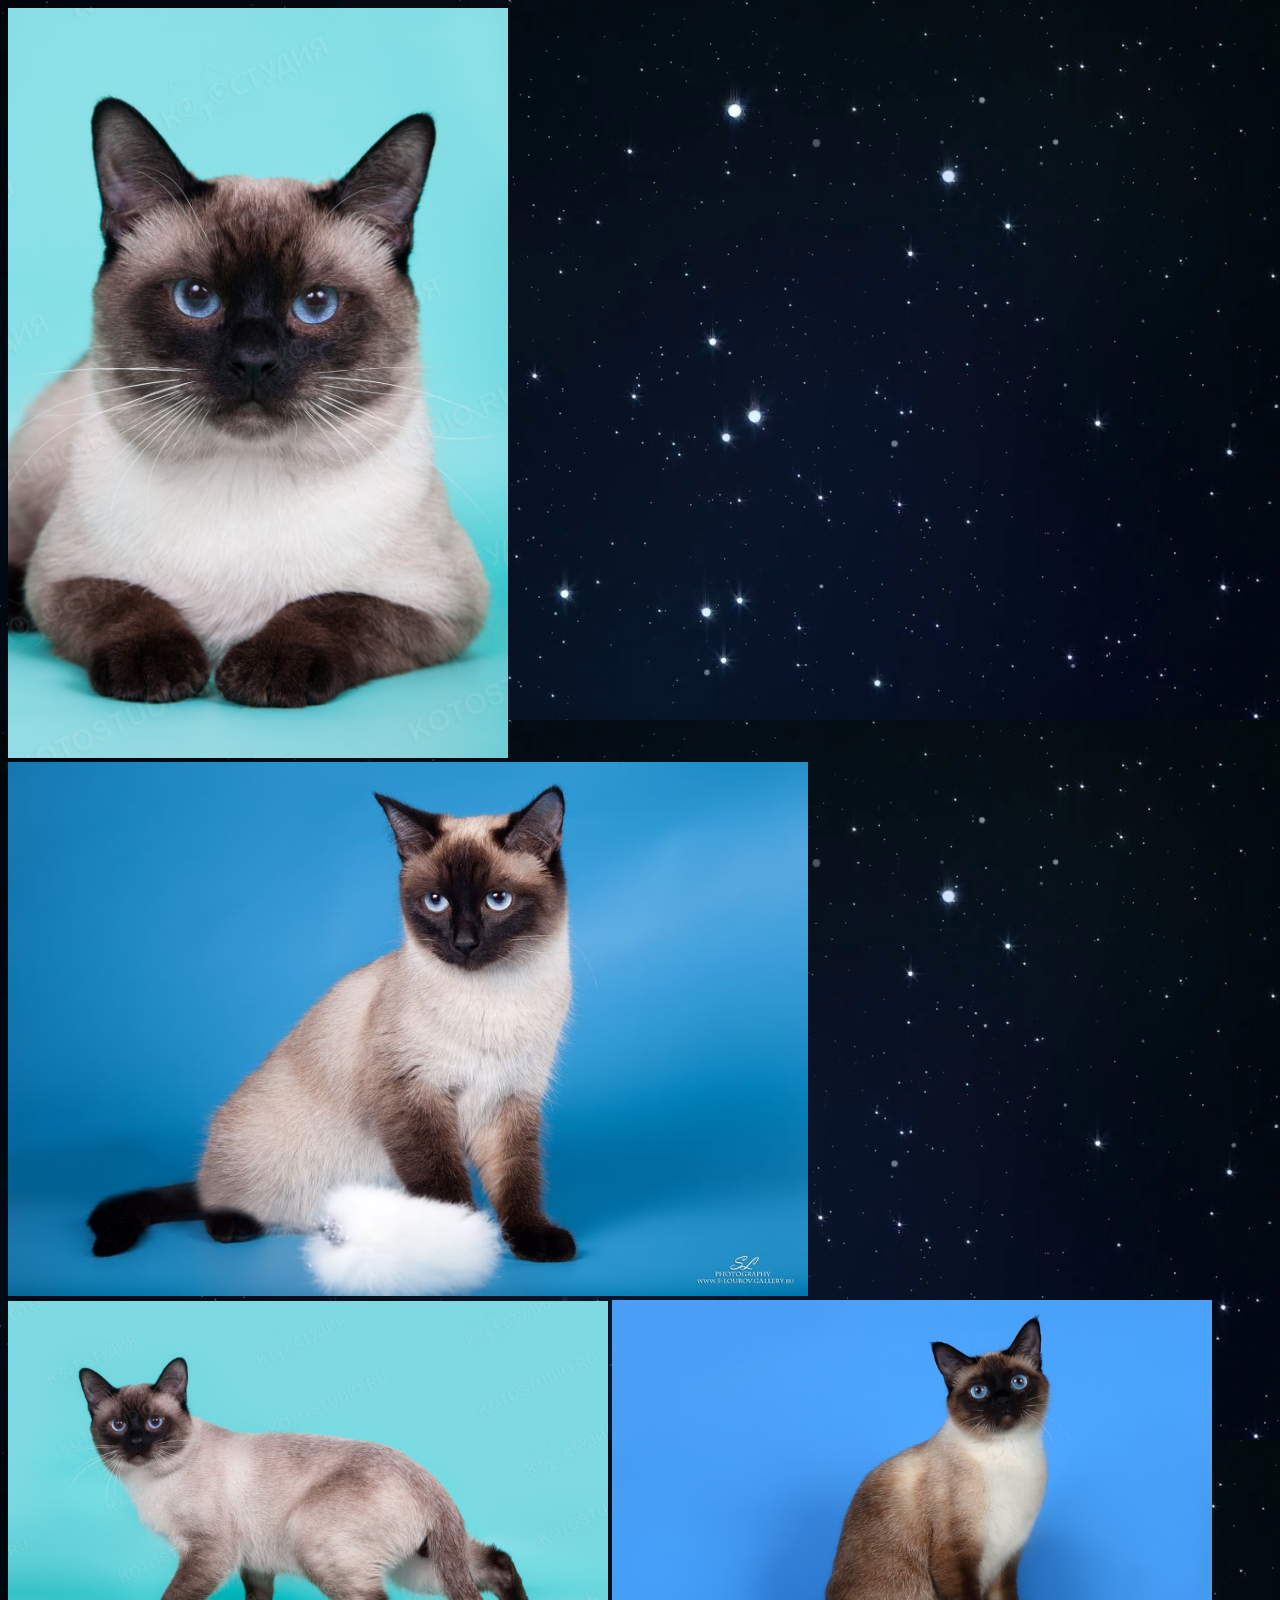
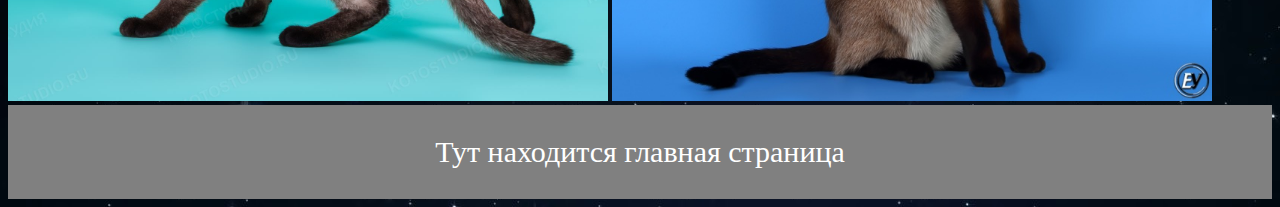
==== galery.html @ 0a382c86 "start" ====
<!DOCTYPE html>
<html lang="ru">
<head>
    <meta charset="UTF-8">
    <meta name="viewport" content="width=device-width, initial-scale=1.0">
    <title>Галерея</title>
    <link rel="stylesheet" href="galery.css">
    <link rel="shortcut icon" href="cat.ico" type="image/x-icon">
</head>
<body>
    <div class="first-line">
        <img src="cat1.jpg" width="500">
        <img src="cat2.jpg" width="800">
    </div>
    <div class="second-line">
        <img src="cat3.jpg" width="600">
        <img src="cat4.jpeg" width="600">
    </div>
    <footer>
        <a href="main.html" class="links">Тут находится главная страница</a>
    </footer>
</body>
</html>
---- galery.css ----
body{
    background-image: url("back.jpg") ;
}
.links{
    text-decoration: none;
    color: white;
    font-size: 30px;
}
a:hover{
    text-decoration: underline;
}
footer{
    background-color: gray;
    text-align: center;
    padding: 30px;
    color: wheat;
}
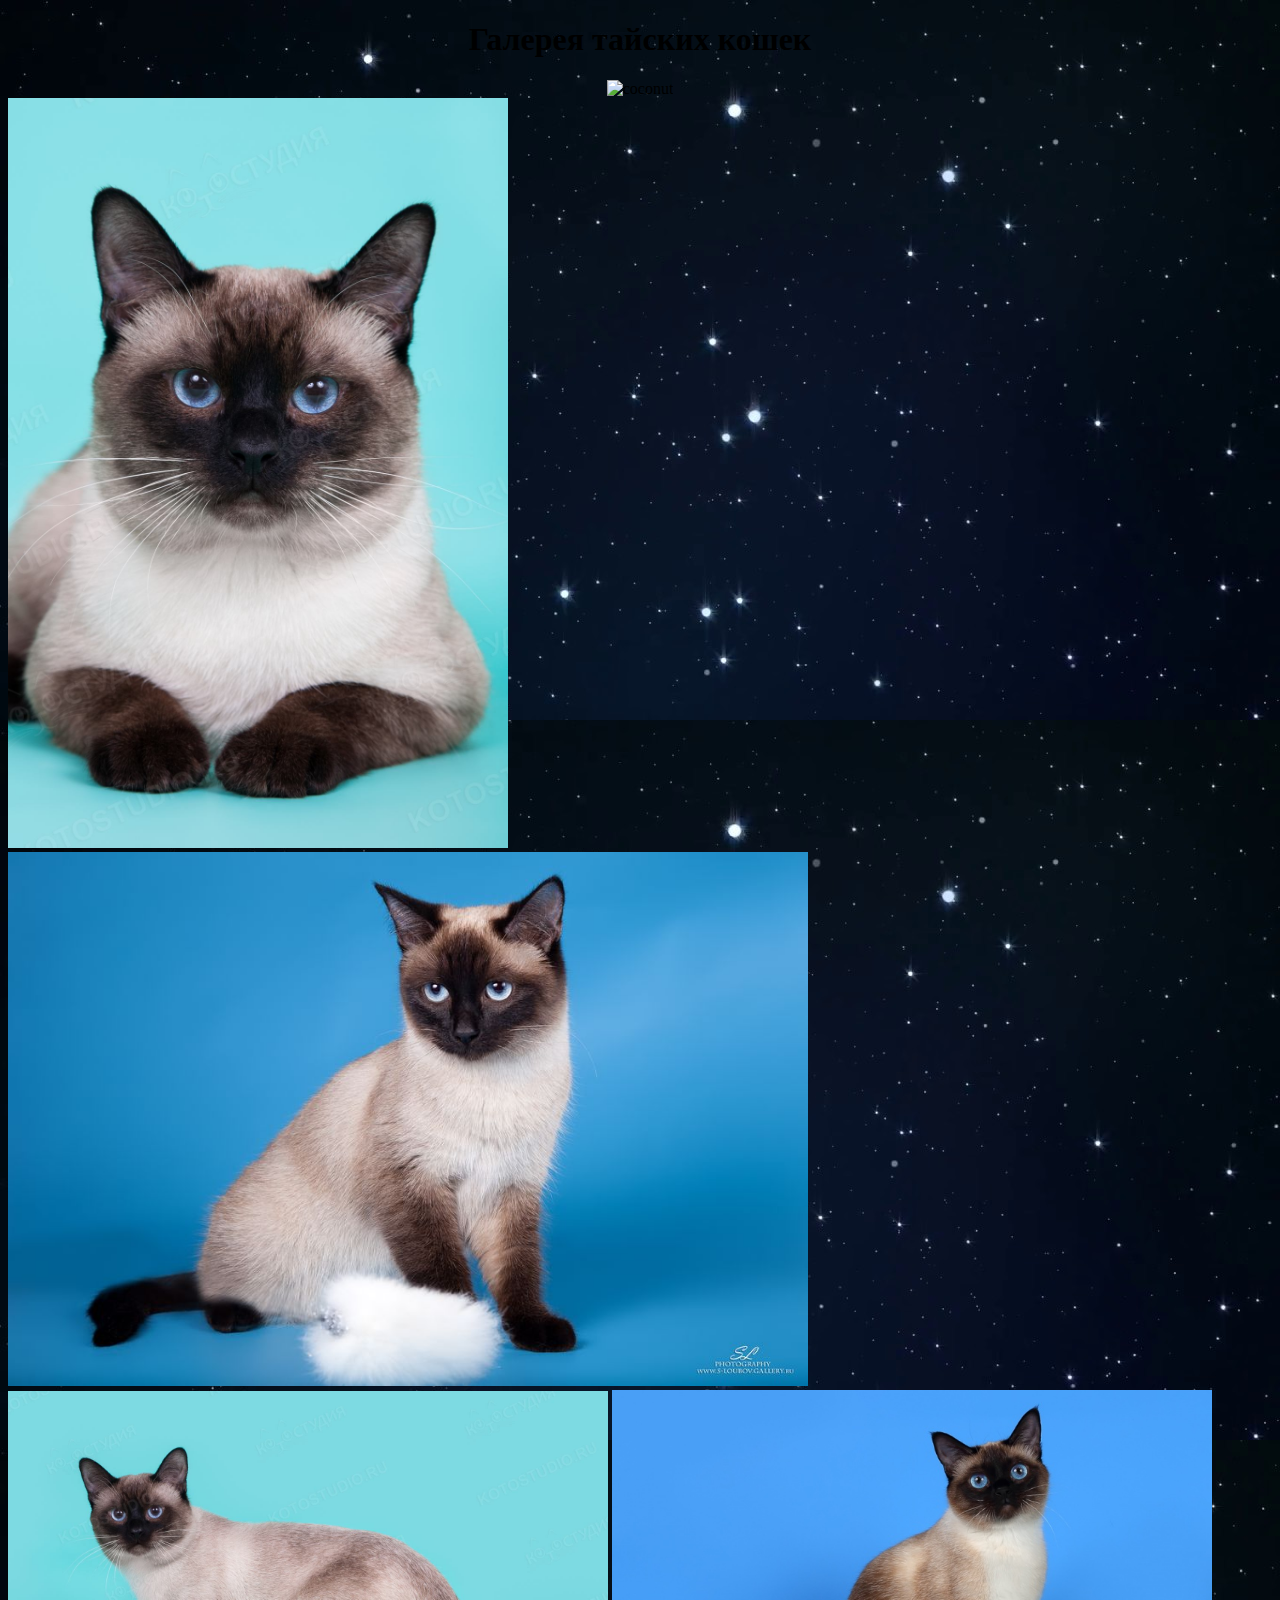
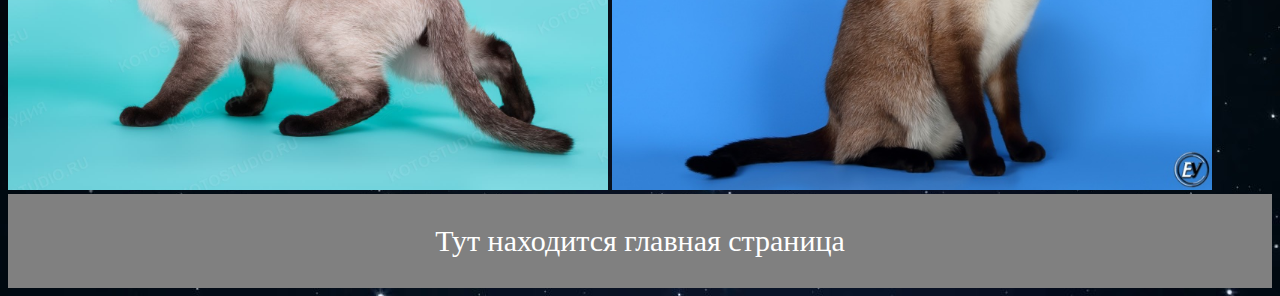
==== commit 223e60d2: "change" ====
--- a/galery.html
+++ b/galery.html
@@ -8,6 +8,10 @@
     <link rel="shortcut icon" href="cat.ico" type="image/x-icon">
 </head>
 <body>
+    <div class="title">
+        <h1>Галерея тайских кошек</h1>
+        <img src="coconut.jpg" class="coconut" alt="coconut">
+    </div>
     <div class="first-line">
         <img src="cat1.jpg" width="500">
         <img src="cat2.jpg" width="800">
@@ -17,7 +21,7 @@
         <img src="cat4.jpeg" width="600">
     </div>
     <footer>
-        <a href="main.html" class="links">Тут находится главная страница</a>
+        <a href="index.html" class="links">Тут находится главная страница</a>
     </footer>
 </body>
 </html>--- a/galery.css
+++ b/galery.css
@@ -1,5 +1,8 @@
 body{
     background-image: url("back.jpg") ;
+}
+.title{
+    text-align: center;
 }
 .links{
     text-decoration: none;
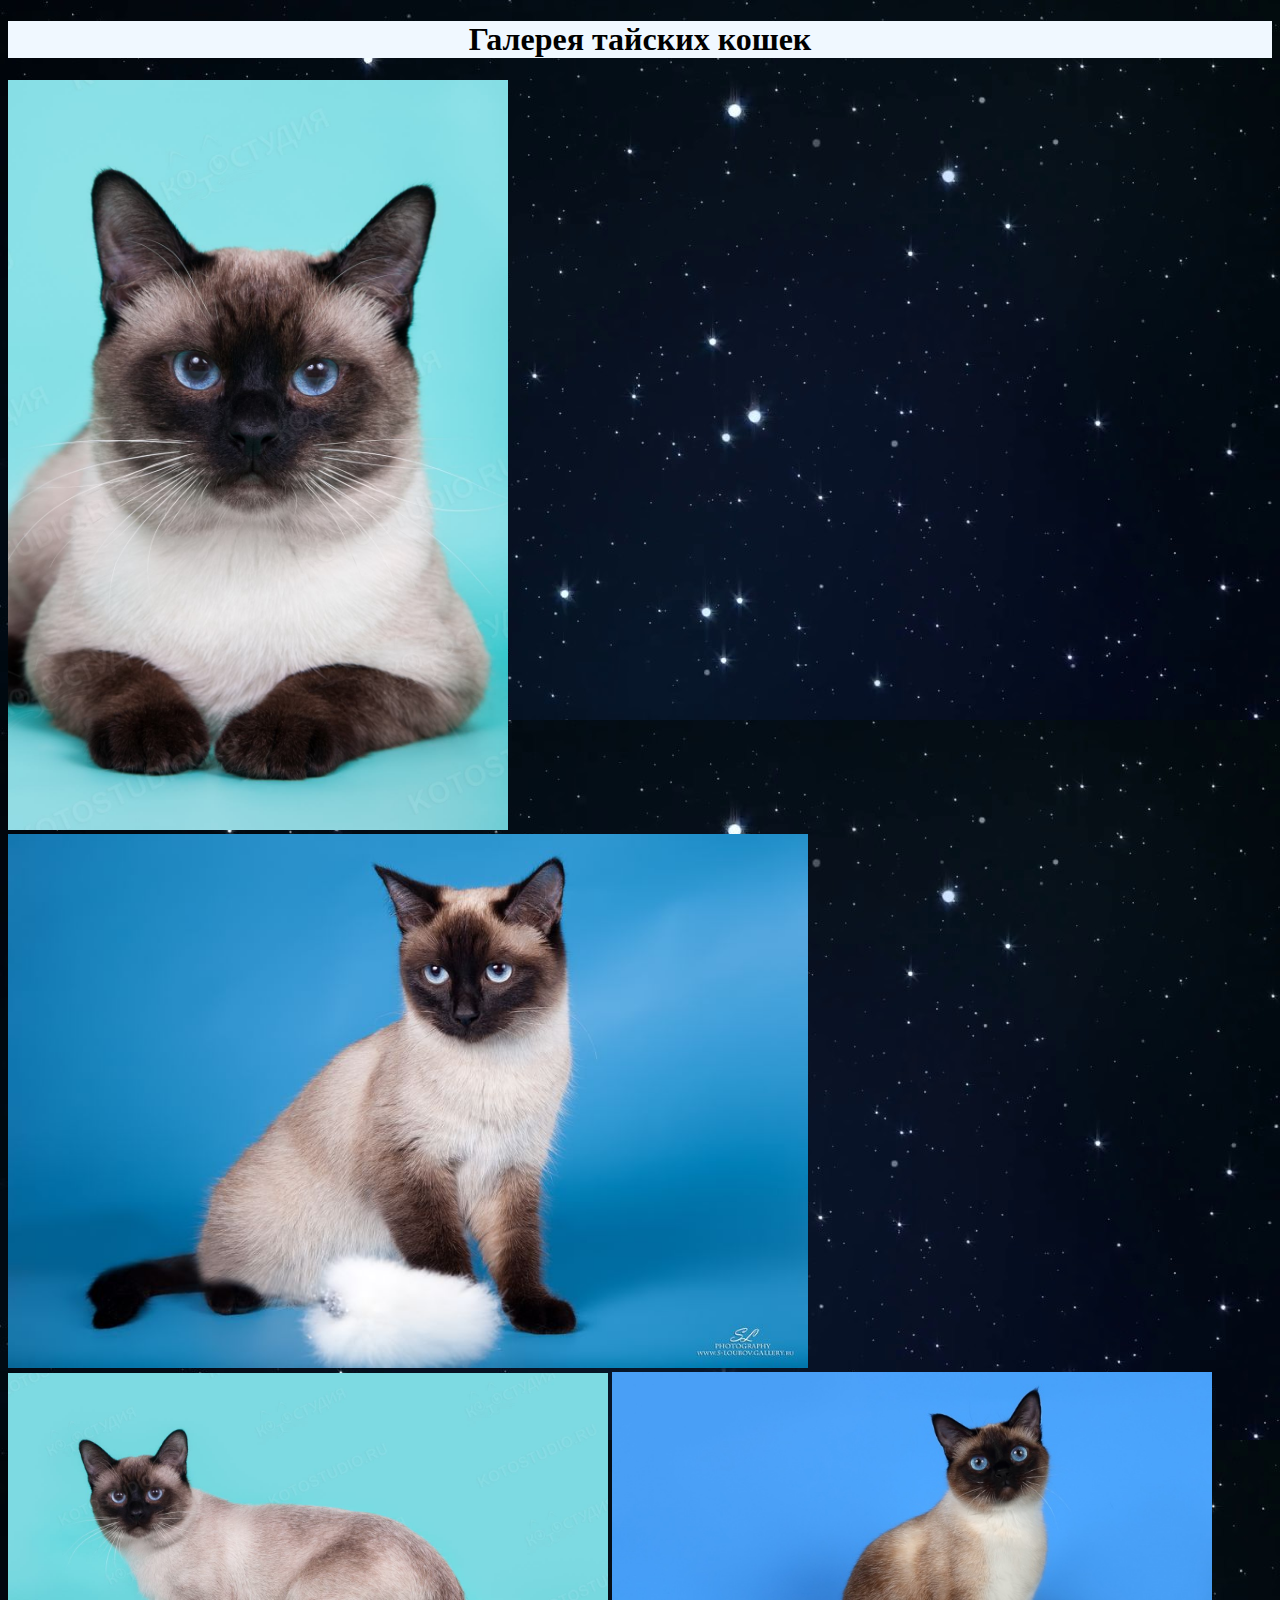
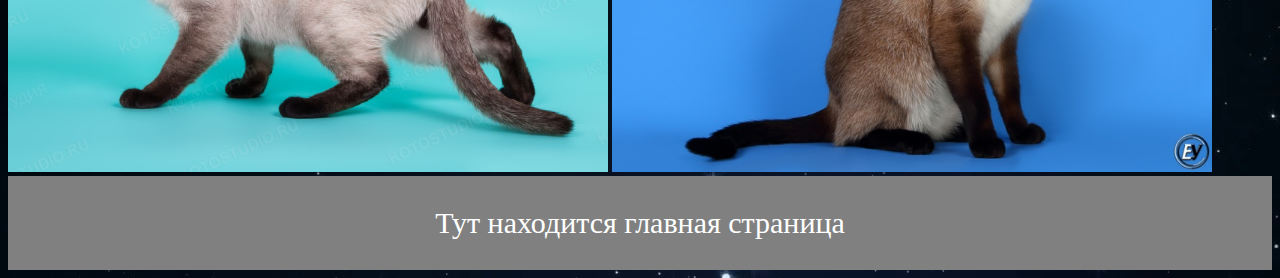
==== commit c2d2fd35: "fix" ====
--- a/galery.html
+++ b/galery.html
@@ -10,7 +10,6 @@
 <body>
     <div class="title">
         <h1>Галерея тайских кошек</h1>
-        <img src="coconut.jpg" class="coconut" alt="coconut">
     </div>
     <div class="first-line">
         <img src="cat1.jpg" width="500">
--- a/galery.css
+++ b/galery.css
@@ -3,6 +3,7 @@
 }
 .title{
     text-align: center;
+    background-color: aliceblue;
 }
 .links{
     text-decoration: none;
